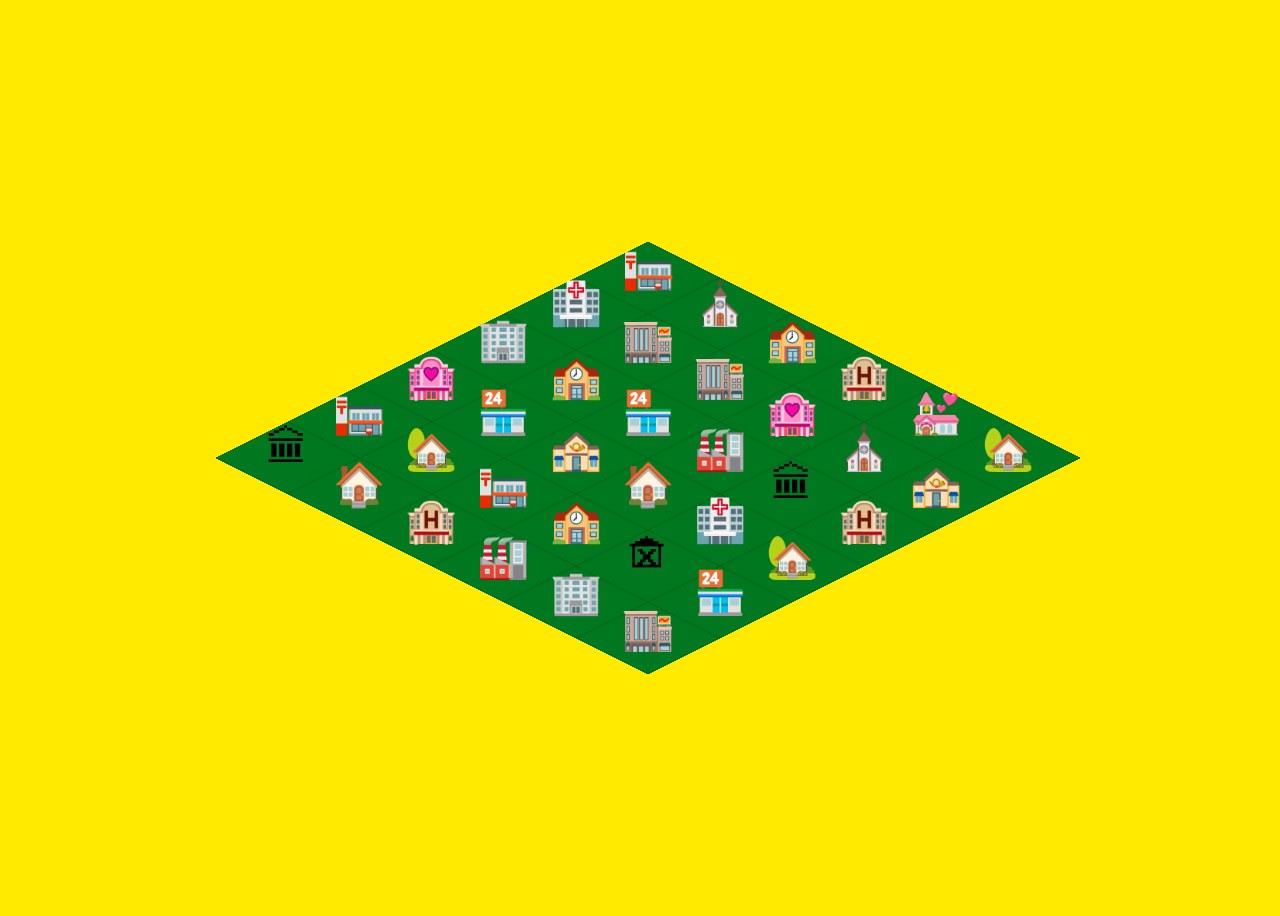
==== public/index.html @ ec544a98 "Deploy with a Cloudflare Worker instead of GitHub Pages Serve the site as a static-assets-only Worke" ====
<!DOCTYPE html>

<html lang="en">
  <head>
    <meta charset="utf-8" />

    <title>Emojitown</title>
    <meta name="description" content="Emojitown" />

    <link rel="stylesheet" href="./main.css" />
  </head>

  <body>
    <div class="container"></div>
    <script src="./main.js"></script>
  </body>
</html>
---- public/main.css ----
body {
  width: 100vw;
  height: 100vh;
  display: flex;
  align-items: center;
  justify-content: center;
  overflow: hidden;
  background-color: #ffea00;
}

.container {
  display: grid;
  grid-template-columns: repeat(6, 1fr);
  grid-template-rows: repeat(6, 1fr);
  transform: rotateX(60deg) rotateY(0deg) rotateZ(45deg);
}

.tile {
  display: flex;
  align-items: center;
  justify-content: center;
  width: 100px;
  height: 100px;
  background-color: #00781f;
  border: 1px solid #00681b;
  transition: background-color 0.25s;
}

.tile:hover {
  cursor: pointer;
  background-color: #00e33b;
}

.tile > .emoji {
  transform: rotateX(0deg) rotateY(0deg) rotateZ(-45deg) scaleY(2)
    translateY(-10px);
  font-size: 42px;
  -moz-user-select: none;
}

.tile > .emoji:active {
  font-size: 36px;
}
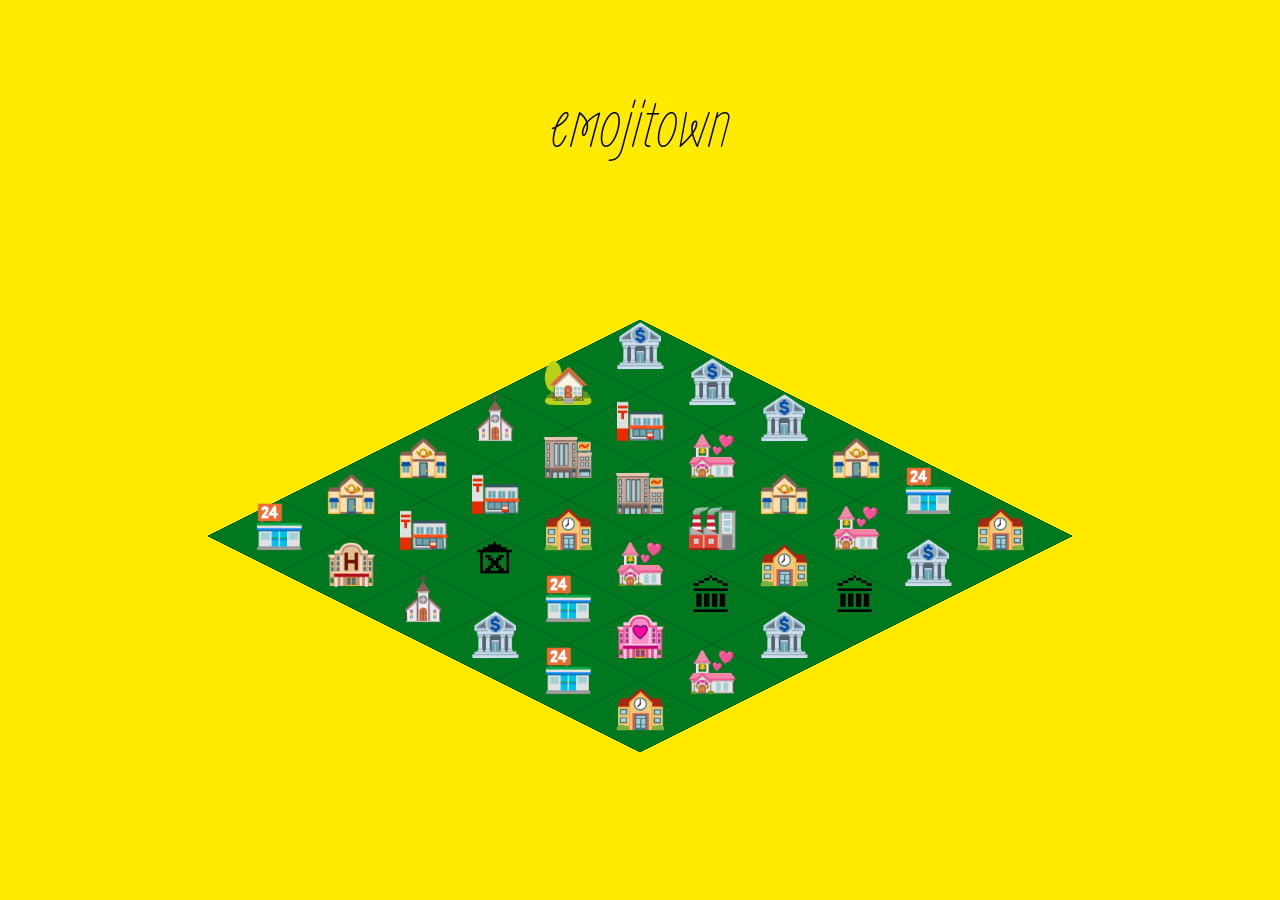
==== commit c0d0ecce: "Add emojitown title and move grid below it Matches the reference design in #4: a centered Zen Loop i" ====
--- a/public/index.html
+++ b/public/index.html
@@ -7,11 +7,20 @@
     <title>Emojitown</title>
     <meta name="description" content="Emojitown" />
 
+    <link rel="preconnect" href="https://fonts.googleapis.com" />
+    <link rel="preconnect" href="https://fonts.gstatic.com" crossorigin />
+    <link
+      rel="stylesheet"
+      href="https://fonts.googleapis.com/css2?family=Zen+Loop:ital@1&display=swap"
+    />
     <link rel="stylesheet" href="./main.css" />
   </head>
 
   <body>
-    <div class="container"></div>
+    <h1 class="title">emojitown</h1>
+    <main class="town">
+      <div class="container"></div>
+    </main>
     <script src="./main.js"></script>
   </body>
 </html>
--- a/public/main.css
+++ b/public/main.css
@@ -1,11 +1,30 @@
 body {
   width: 100vw;
   height: 100vh;
+  margin: 0;
+  display: flex;
+  flex-direction: column;
+  align-items: center;
+  overflow: hidden;
+  background-color: #ffea00;
+}
+
+.title {
+  margin: 83px 0 0;
+  font-family: 'Zen Loop', system-ui, sans-serif;
+  font-size: 72px;
+  font-style: italic;
+  font-weight: 400;
+  line-height: 88px;
+  color: #000000;
+  user-select: none;
+}
+
+.town {
+  flex: 1;
   display: flex;
   align-items: center;
   justify-content: center;
-  overflow: hidden;
-  background-color: #ffea00;
 }
 
 .container {
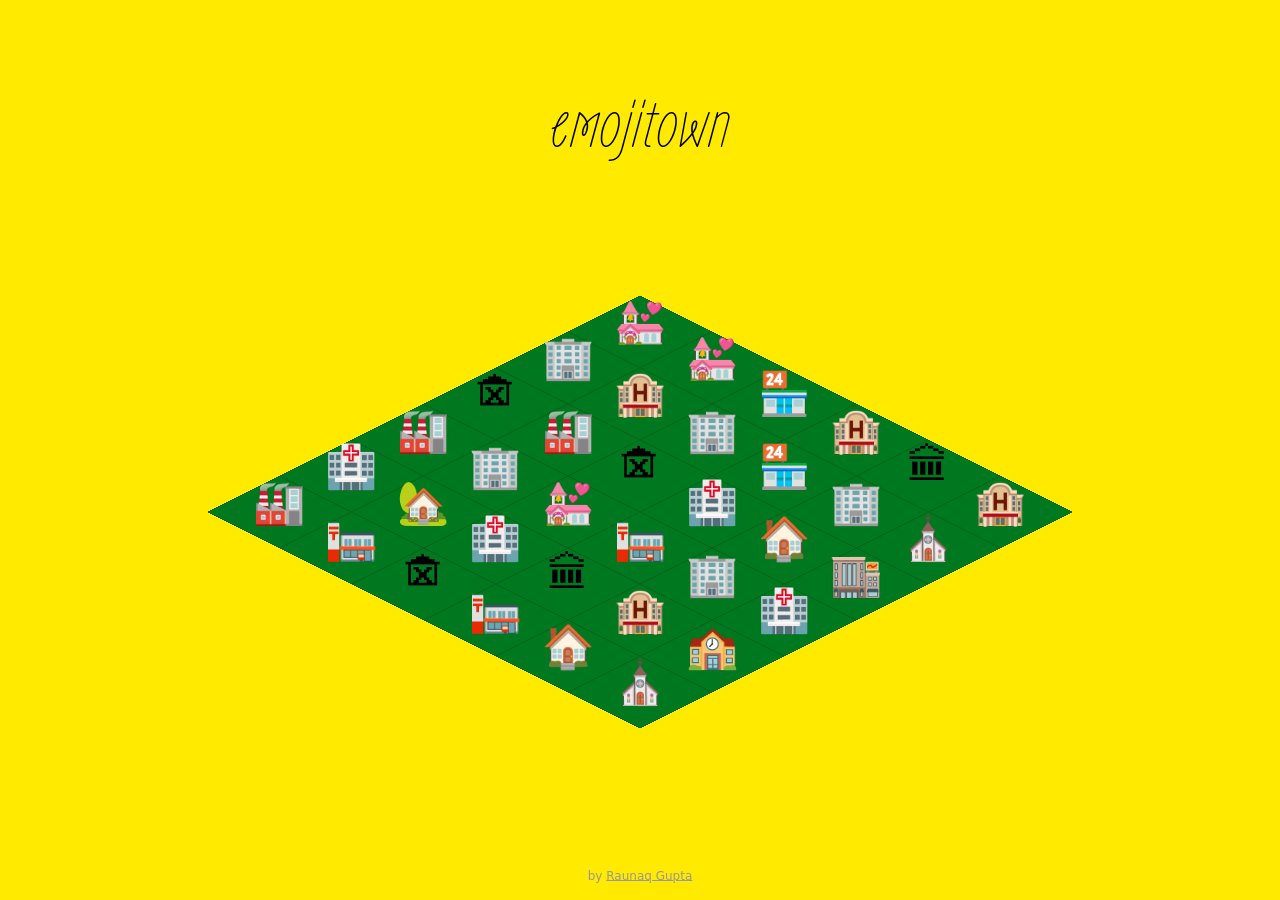
==== commit f9e6ae75: "Add page attribution footer Copied from somewhat-magical-jev-ball: a small centred "by Raunaq Gupta"" ====
--- a/public/index.html
+++ b/public/index.html
@@ -21,6 +21,9 @@
     <main class="town">
       <div class="container"></div>
     </main>
+    <footer class="site-footer">
+      by <a href="https://raunaqgupta.com">Raunaq Gupta</a>
+    </footer>
     <script src="./main.js"></script>
   </body>
 </html>
--- a/public/main.css
+++ b/public/main.css
@@ -60,3 +60,29 @@
 .tile > .emoji:active {
   font-size: 36px;
 }
+
+/* The attribution under the page: centred, 16px off the bottom (and clear of a phone's home
+   bar), small and grey, with the name underlined as a link. */
+.site-footer {
+  position: relative;
+  padding: 16px 16px calc(16px + env(safe-area-inset-bottom, 0px));
+  color: #999999;
+  font: 400 12px/16px system-ui, sans-serif;
+  text-align: center;
+}
+
+.site-footer a {
+  color: inherit;
+  text-decoration: underline 1px;
+  text-underline-position: from-font;
+}
+
+.site-footer a:hover {
+  color: #000000;
+}
+
+.site-footer a:focus-visible {
+  outline: 2px solid #000000;
+  outline-offset: 2px;
+  border-radius: 2px;
+}
